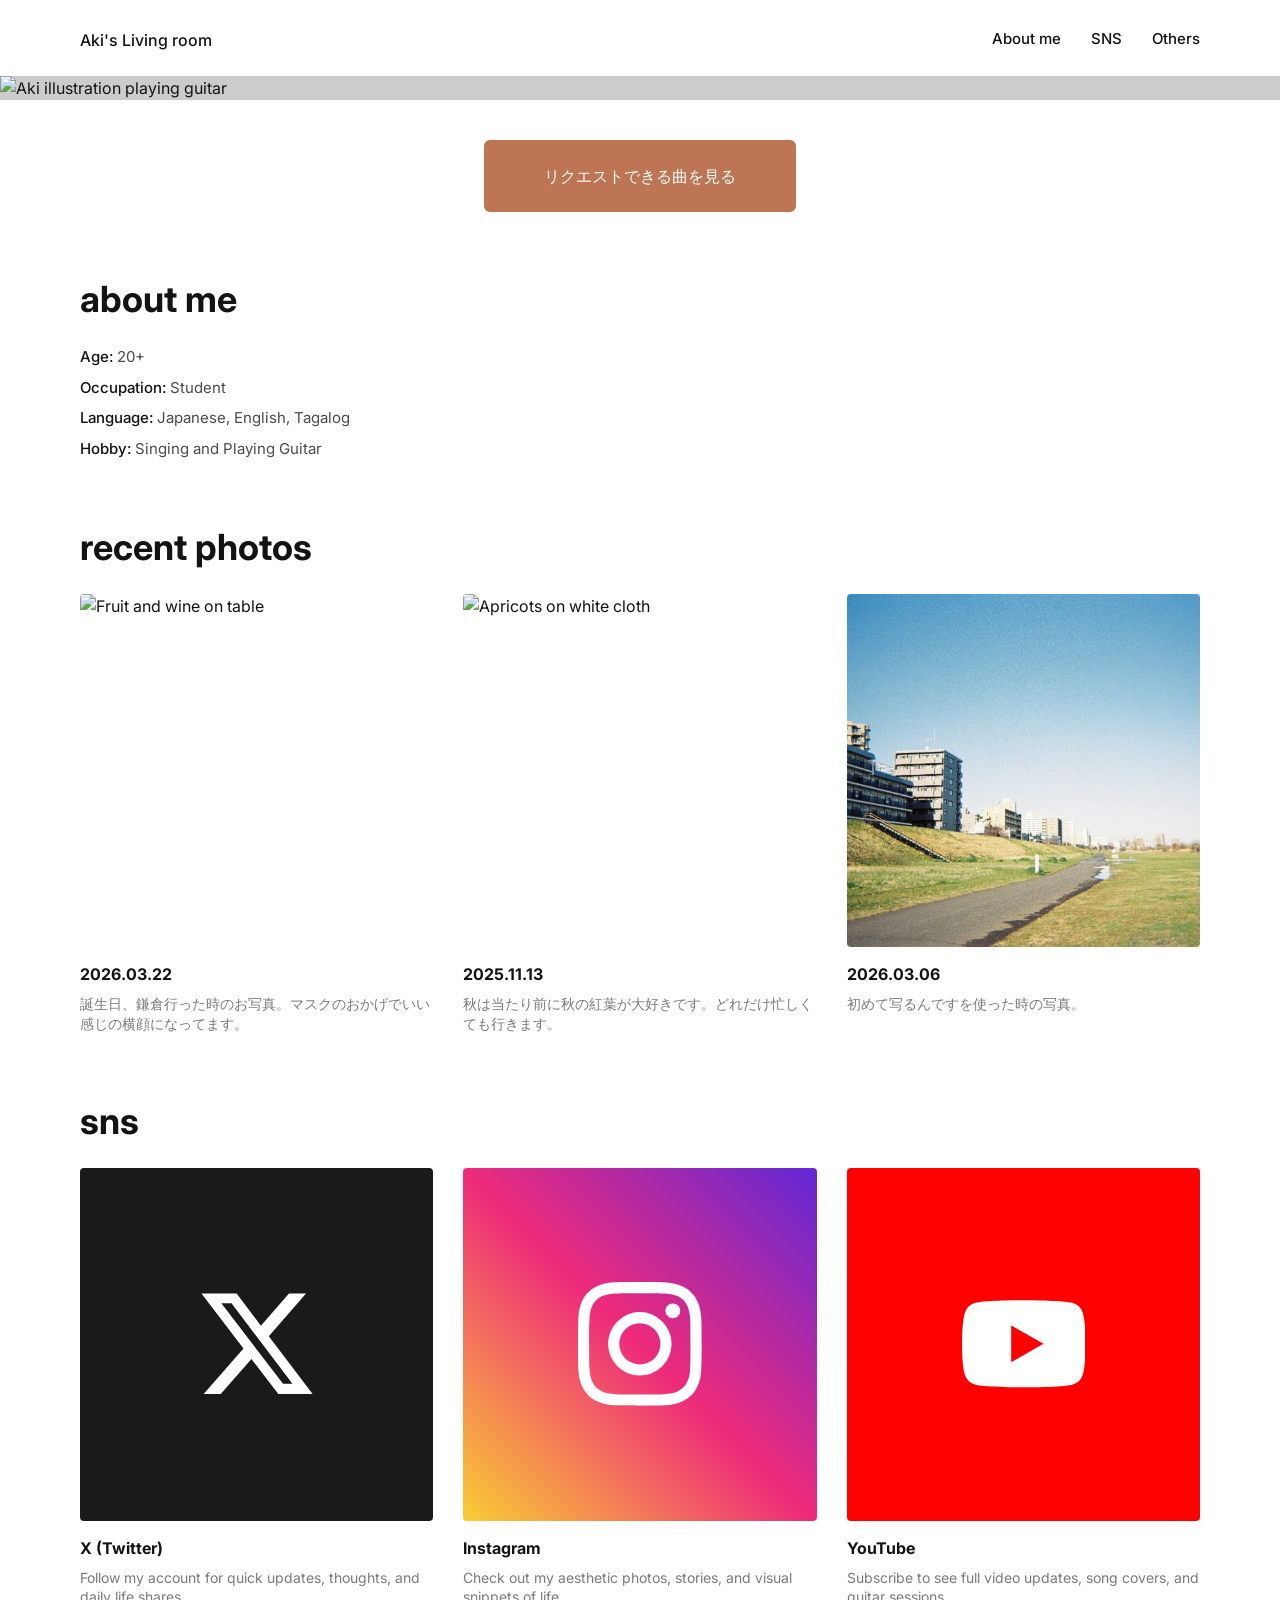
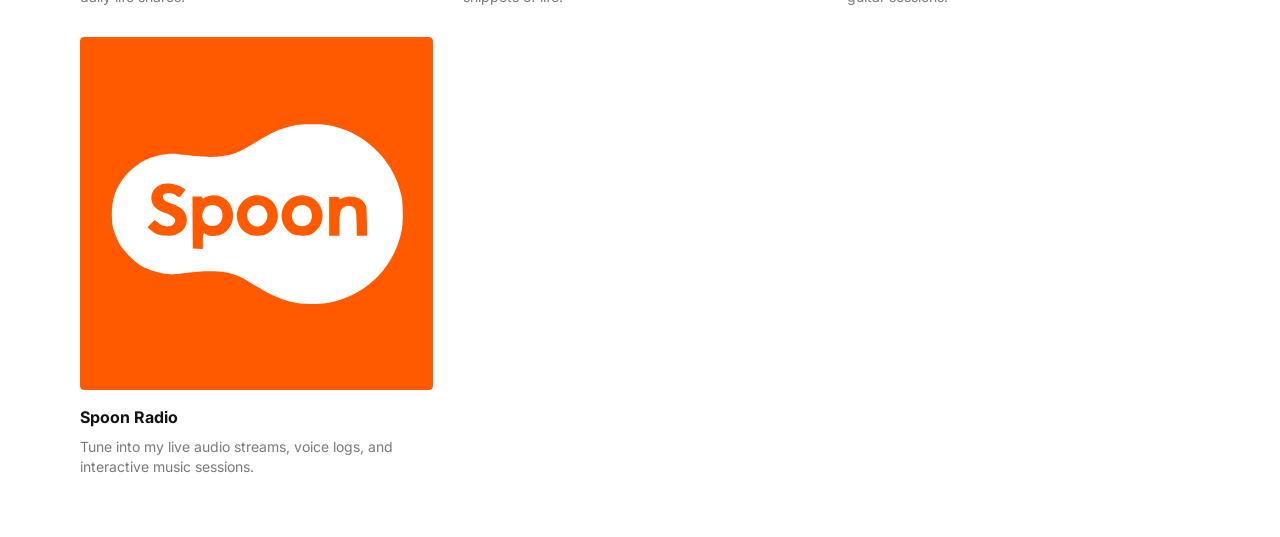
==== index.html @ b04a2c5b "Initial homepage structure" ====
<!DOCTYPE html>
<html lang="en">
<head>
    <meta charset="UTF-8">
    <meta name="viewport" content="width=device-width, initial-scale=1.0">
    <title>Aki's Living room</title>
    <link rel="preconnect" href="https://fonts.googleapis.com">
    <link rel="preconnect" href="https://fonts.gstatic.com" crossorigin>
    <link href="https://fonts.googleapis.com/css2?family=Inter:wght@400;500;700&display=swap" rel="stylesheet">
    <link rel="stylesheet" href="style.css">
</head>
<body>
    <header>
        <nav class="nav-container">
            <h1 class="logo"><a href="index.html">Aki's Living room</a></h1>
            
            <ul class="nav-list">
                <li><a href="#about-me">About me</a></li>
                <li><a href="#sns">SNS</a></li>
                <li><a href="#others">Others</a></li>
            </ul>
        </nav>
    </header>

    <main>
        <section class="banner-container">
            <img src="photos/akiprofile.jpg" alt="Aki illustration playing guitar" class="banner-img">
        </section>

        <section class="cta-container">
            <a href="song.html" class="cta-button">リクエストできる曲を見る</a>
        </section>

        <section id="about-me" class="content-section">
            <h2 class="section-title">about me</h2>
            <div class="about-details">
                <p><strong>Age:</strong> 20+</p>
                <p><strong>Occupation:</strong> Student</p>
                <p><strong>Language:</strong> Japanese, English, Tagalog</p>
                <p><strong>Hobby:</strong> Singing and Playing Guitar</p>
            </div>
        </section>

        <section id="life" class="content-section">
            <h2 class="section-title">recent photos</h2>
            <div class="card-grid">
                <div class="card">
                    <img src="photos/aki-sideprofile.JPG" alt="Fruit and wine on table" class="card-img">
                    <h3 class="card-subheading">2026.03.22</h3>
                    <p class="card-text">誕生日、鎌倉行った時のお写真。マスクのおかげでいい感じの横顔になってます。</p>
                </div>
                <div class="card">
                    <img src="photos/autumn.jpg" alt="Apricots on white cloth" class="card-img">
                    <h3 class="card-subheading">2025.11.13</h3>
                    <p class="card-text">秋は当たり前に秋の紅葉が大好きです。どれだけ忙しくても行きます。</p>
                </div>
                <div class="card">
                    <img src="photos/filmcamera.JPG" alt="Melon and wine glass" class="card-img">
                    <h3 class="card-subheading">2026.03.06</h3>
                    <p class="card-text">初めて写るんですを使った時の写真。</p>
                </div>
            </div>
        </section>

        <section id="sns" class="content-section">
            <h2 class="section-title">sns</h2>
            <div class="card-grid">
                
                <!-- X (Twitter) -->
                <a href="https://x.com" target="_blank" class="card sns-card">
                    <div class="sns-icon-wrapper x-bg">
                        <svg viewBox="0 0 24 24" aria-hidden="true" class="sns-svg">
                            <path d="M18.244 2.25h3.308l-7.227 8.26 8.502 11.24H16.17l-5.214-6.817L4.99 21.75H1.68l7.73-8.835L1.254 2.25H8.08l4.713 6.231zm-1.161 17.52h1.833L7.084 4.126H5.117z"></path>
                        </svg>
                    </div>
                    <h3 class="card-subheading">X (Twitter)</h3>
                    <p class="card-text">Follow my account for quick updates, thoughts, and daily life shares.</p>
                </a>

                <!-- Instagram -->
                <a href="https://www.instagram.com" target="_blank" class="card sns-card">
                    <div class="sns-icon-wrapper instagram-bg">
                        <svg viewBox="0 0 24 24" aria-hidden="true" class="sns-svg">
                            <path d="M12 2.163c3.204 0 3.584.012 4.85.07 3.252.148 4.771 1.691 4.919 4.919.058 1.265.069 1.645.069 4.849 0 3.205-.012 3.584-.069 4.849-.149 3.225-1.664 4.771-4.919 4.919-1.266.058-1.644.07-4.85.07-3.204 0-3.584-.012-4.849-.07-3.26-.149-4.771-1.699-4.919-4.92-.058-1.265-.07-1.644-.07-4.849 0-3.204.013-3.583.07-4.849.149-3.227 1.664-4.771 4.919-4.919 1.266-.057 1.645-.069 4.849-.069zM12 0C8.741 0 8.333.014 7.053.072 2.695.272.273 2.69.073 7.051.014 8.333 0 8.741 0 12c0 3.259.014 3.668.072 4.948.2 4.358 2.618 6.78 6.98 6.98 1.281.058 1.689.072 4.948.072 3.259 0 3.668-.014 4.948-.072 4.354-.2 6.782-2.618 6.979-6.98.059-1.28.073-1.689.073-4.948 0-3.259-.014-3.667-.072-4.947-.196-4.354-2.617-6.78-6.979-6.98C15.668.014 15.259 0 12 0zm0 5.838a6.162 6.162 0 100 12.324 6.162 6.162 0 000-12.324zM12 16a4 4 0 110-8 4 4 0 010 8zm6.406-11.845a1.44 1.44 0 100 2.881 1.44 1.44 0 000-2.881z"></path>
                        </svg>
                    </div>
                    <h3 class="card-subheading">Instagram</h3>
                    <p class="card-text">Check out my aesthetic photos, stories, and visual snippets of life.</p>
                </a>

                <!-- YouTube -->
                <a href="https://www.youtube.com" target="_blank" class="card sns-card">
                    <div class="sns-icon-wrapper youtube-bg">
                        <svg viewBox="0 0 24 24" aria-hidden="true" class="sns-svg">
                            <path d="M23.498 6.186a3.016 3.016 0 00-2.122-2.136C19.505 3.545 12 3.545 12 3.545s-7.505 0-9.377.505A3.017 3.017 0 00.502 6.186C0 8.07 0 12 0 12s0 3.93.502 5.814a3.016 3.016 0 002.122 2.136c1.871.505 9.376.505 9.376.505s7.505 0 9.377-.505a3.015 3.015 0 002.122-2.136C24 15.93 24 12 24 12s0-3.93-.502-5.814zM9.545 15.568V8.432L15.818 12l-6.273 3.568z"></path>
                        </svg>
                    </div>
                    <h3 class="card-subheading">YouTube</h3>
                    <p class="card-text">Subscribe to see full video updates, song covers, and guitar sessions.</p>
                </a>

                <!-- Spoon Radio (Fixed & Formatted) -->
                <a href="https://www.spooncast.net" target="_blank" class="card sns-card">
                    <div class="sns-icon-wrapper spoon-container">
                        <svg version="1.0" xmlns="http://www.w3.org/2000/svg" 
                            viewBox="0 0 512 512" preserveAspectRatio="xMidYMid meet" 
                            class="sns-svg spoon-raw-svg">
                            <!-- Group base fill remains white for the blob -->
                            <!-- LLM used here-->
                            <g transform="translate(0.000000,512.000000) scale(0.100000,-0.100000)" fill="#ffffff" stroke="none">
                                <!-- Paths for the Spoon Radio logo -->
                                <path class="spoon-bg-path" d="M0 2560 l0 -2560 2560 0 2560 0 0 2560 0 2560 -2560 0 -2560 0 0 -2560z m3660 1271 c248 -63 439 -165 611 -329 196 -186 318 -399 384 -672 26 -104 31 -365 11 -485 -89 -522 -468 -928 -991 -1061 -137 -35 -385 -44 -531 -20 -202 35 -373 107 -633 271 -214 134 -307 168 -504 186 -132 12 -288 5 -480 -22 -75 -10 -164 -19 -196 -19 -139 0 -325 53 -458 131 -82 48 -240 208 -293 297 -24 41 -59 119 -78 175 -31 91 -36 116 -40 233 -9 255 63 453 226 626 159 168 331 254 559 280 90 11 121 9 270 -10 231 -30 358 -36 493 -23 205 19 279 48 534 205 192 118 272 158 399 201 163 55 237 64 447 61 147 -3 202 -8 270 -25z"/>
                                <path class="spoon-text-path" d="M1193 2989 c-116 -35 -181 -141 -153 -251 20 -76 72 -121 201 -170 84 -32 139 -72 139 -103 0 -38 -29 -72 -70 -83 -22 -5 -48 -8 -58 -7 -9 2 -29 6 -44 9 -14 3 -48 24 -76 45 l-49 39 -52 -52 -53 -53 42 -36 c71 -61 124 -81 224 -85 101 -5 141 4 209 48 109 69 129 229 39 323 -31 33 -112 76 -189 101 -70 23 -103 50 -103 86 0 33 15 48 58 56 44 9 94 -3 136 -31 20 -14 40 -25 44 -25 4 0 26 24 50 54 l42 55 -30 21 c-80 57 -225 85 -307 59z"/>
                                <path class="spoon-text-path" d="M1867 2816 c-27 -7 -53 -18 -60 -25 -16 -16 -37 -14 -37 4 0 12 -14 15 -70 15 l-70 0 2 -377 3 -378 73 -3 72 -3 1 101 c1 55 3 105 4 110 1 6 3 12 4 15 0 3 20 -4 43 -16 29 -15 61 -22 103 -22 233 -2 365 268 230 471 -60 91 -190 138 -298 108z m100 -141 c66 -20 97 -64 97 -139 1 -95 -55 -156 -144 -156 -117 0 -183 116 -129 227 22 45 43 61 94 74 17 4 30 7 31 8 0 1 23 -6 51 -14z"/>
                                <path class="spoon-text-path" d="M2501 2820 c-97 -21 -188 -107 -218 -209 -32 -111 11 -243 101 -312 60 -45 104 -59 192 -59 134 0 236 76 279 208 30 90 5 203 -60 280 -59 71 -193 112 -294 92z m141 -152 c28 -14 65 -70 72 -108 14 -83 -40 -169 -116 -184 -108 -22 -200 87 -169 201 24 87 131 133 213 91z"/>
                                <path class="spoon-text-path" d="M3143 2815 c-104 -28 -175 -95 -209 -197 -49 -148 44 -327 192 -368 57 -16 180 -9 225 13 48 24 117 94 135 137 46 107 38 208 -22 297 -42 62 -95 98 -171 118 -68 18 -82 18 -150 0z m150 -152 c43 -22 67 -69 67 -134 0 -94 -57 -154 -146 -153 -135 2 -194 178 -92 272 47 43 107 48 171 15z"/>
                                <path class="spoon-text-path" d="M3807 2786 c-44 -22 -47 -22 -47 -5 0 17 -8 19 -75 19 l-75 0 0 -280 0 -280 75 0 75 0 0 153 c0 83 5 169 10 189 28 100 166 129 215 45 16 -27 20 -57 23 -209 l4 -178 75 0 74 0 -3 208 c-3 199 -4 209 -27 247 -14 22 -33 48 -43 58 -61 60 -198 76 -281 33z"/>
                            </g>
                        </svg>
                    </div>
                    <h3 class="card-subheading">Spoon Radio</h3>
                    <p class="card-text">Tune into my live audio streams, voice logs, and interactive music sessions.</p>
                </a>
            </div>
        </section>


    </main>
</body>
</html>
---- style.css ----
* {
    box-sizing: border-box;
    margin: 0;
    padding: 0;
}

body {
    background-color: #ffffff; 
    font-family: 'Inter', -apple-system, BlinkMacSystemFont, "Segoe UI", Roboto, sans-serif;
    color: #131313;
    line-height: 1.5;
}

a {
    text-decoration: none;
    color: inherit;
}

/* --- Header / Navigation --- */
.nav-container {
    display: flex;
    justify-content: space-between;
    align-items: center;
    padding: 20px 40px;
    max-width: 1200px;
    margin: 0 auto;
}

.logo a {
    font-size: 16px;
    font-weight: 500;
}

.nav-list {
    display: flex;
    list-style: none;
    gap: 30px;
}

.nav-list a {
    font-size: 15px;
    font-weight: 500;
}


/* --- Hero Banner Section --- */
.banner-container {
    width: 100%;
    background-color: #cccccc; /* Fallback frame color */
    display: flex;
    justify-content: center;
    overflow: hidden;
}

.banner-img {
    width: 100%;
    max-height: 500px;
    object-fit: cover;
    display: block;
}

/* --- CTA Button Layout --- */
.cta-container {
    display: flex;
    justify-content: center;
    margin: 40px 0 60px 0;
}

.cta-button {
    background-color: #be7554; 
    color: #ffffff;
    padding: 24px 60px;
    border-radius: 6px;
    font-size: 16px;
    font-weight: 400;
    text-align: center;
    min-width: 280px;
    transition: background-color 0.2s ease;
}

.cta-button:hover {
    background-color: #a86343;
}

/* --- Content Typography & Layout --- */
.content-section {
    max-width: 1200px;
    margin: 0 auto 60px auto;
    padding: 0 40px;
}

.section-title {
    font-size: 36px;
    font-weight: 700;
    margin-bottom: 20px;
    text-transform: lowercase; 
}

.about-details p {
    font-size: 15px;
    color: #4a4a4a;
    margin-bottom: 8px;
}

.about-details strong {
    color: #131313;
    font-weight: 500;
}

/* --- Card Grid Component (Life & SNS) --- */
.card-grid {
    display: grid;
    grid-template-columns: repeat(3, 1fr);
    gap: 30px;
}

.card {
    display: flex;
    flex-direction: column;
}

.card-img {
    width: 100%;
    aspect-ratio: 1 / 1; /* Standard square aspect ratio matching the mockup images */
    object-fit: cover;
    border-radius: 4px;
    margin-bottom: 15px;
}

.card-subheading {
    font-size: 16px;
    font-weight: 700;
    margin-bottom: 8px;
    color: #131313;
}

.card-text {
    font-size: 14px;
    color: #7a7a7a;
    line-height: 1.4;
}

/* --- Responsive Adjustments --- */
@media (max-width: 768px) {
    .nav-list {
        display: none; /* Hide top list links on mobile mockups */
    }
    
    .card-grid {
        grid-template-columns: 1fr; /* Stacks column cards layout on smaller viewports */
        gap: 40px;
    }
}

/* --- SNS Card Adjustments --- */
.sns-card {
    cursor: pointer;
    transition: transform 0.2s ease;
}

/* Slight lift animation on hovering anywhere on the card */
.sns-card:hover {
    transform: translateY(-4px);
}

/* Icon Wrapper: Inherits the aspect-ratio (1/1 square) from .card-img */
.sns-icon-wrapper {
    width: 100%;
    aspect-ratio: 1 / 1;
    border-radius: 4px;
    margin-bottom: 15px;
    display: flex;
    justify-content: center;
    align-items: center;
}

/* SVG sizing control inside the wrapper */
.sns-svg {
    width: 35%;
    height: 35%;
}

/* --- Social Media Brand Colors --- */
.x-bg {
    background-color: #1a1a1a; /* Sleek black */
    fill: #ffffff;
}

.instagram-bg {
    /* Soft pastel gradient matching the clean aesthetic */
    background: linear-gradient(45deg, #f9ce34, #ee2a7b, #6228d7);
    fill: #ffffff;
}

.youtube-bg {
    background-color: #ff0000; /* YouTube Red */
    fill: #ffffff;
}


/* Container override since the SVG path provides its own background box */
.spoon-container {
    width: 100%;
    aspect-ratio: 1 / 1;
    border-radius: 4px;
    margin-bottom: 15px;
    display: flex;
    justify-content: center;
    align-items: center;
    background-color: transparent; /* Box background color handled inside SVG */
    overflow: hidden;
}

/* Force your custom 512x512 icon file to fit the layout grid cleanly */
.spoon-raw-svg {
    width: 100%;
    height: 100%;
    border-radius: 4px;
}

/* Dynamically color the base background path of your file to the proper orange */
.spoon-bg-path {
    fill: #ff5a00;
}
/* Color the custom text letters orange so they stand out against the white blob */
.spoon-text-path {
    fill: #ff5a00;
}
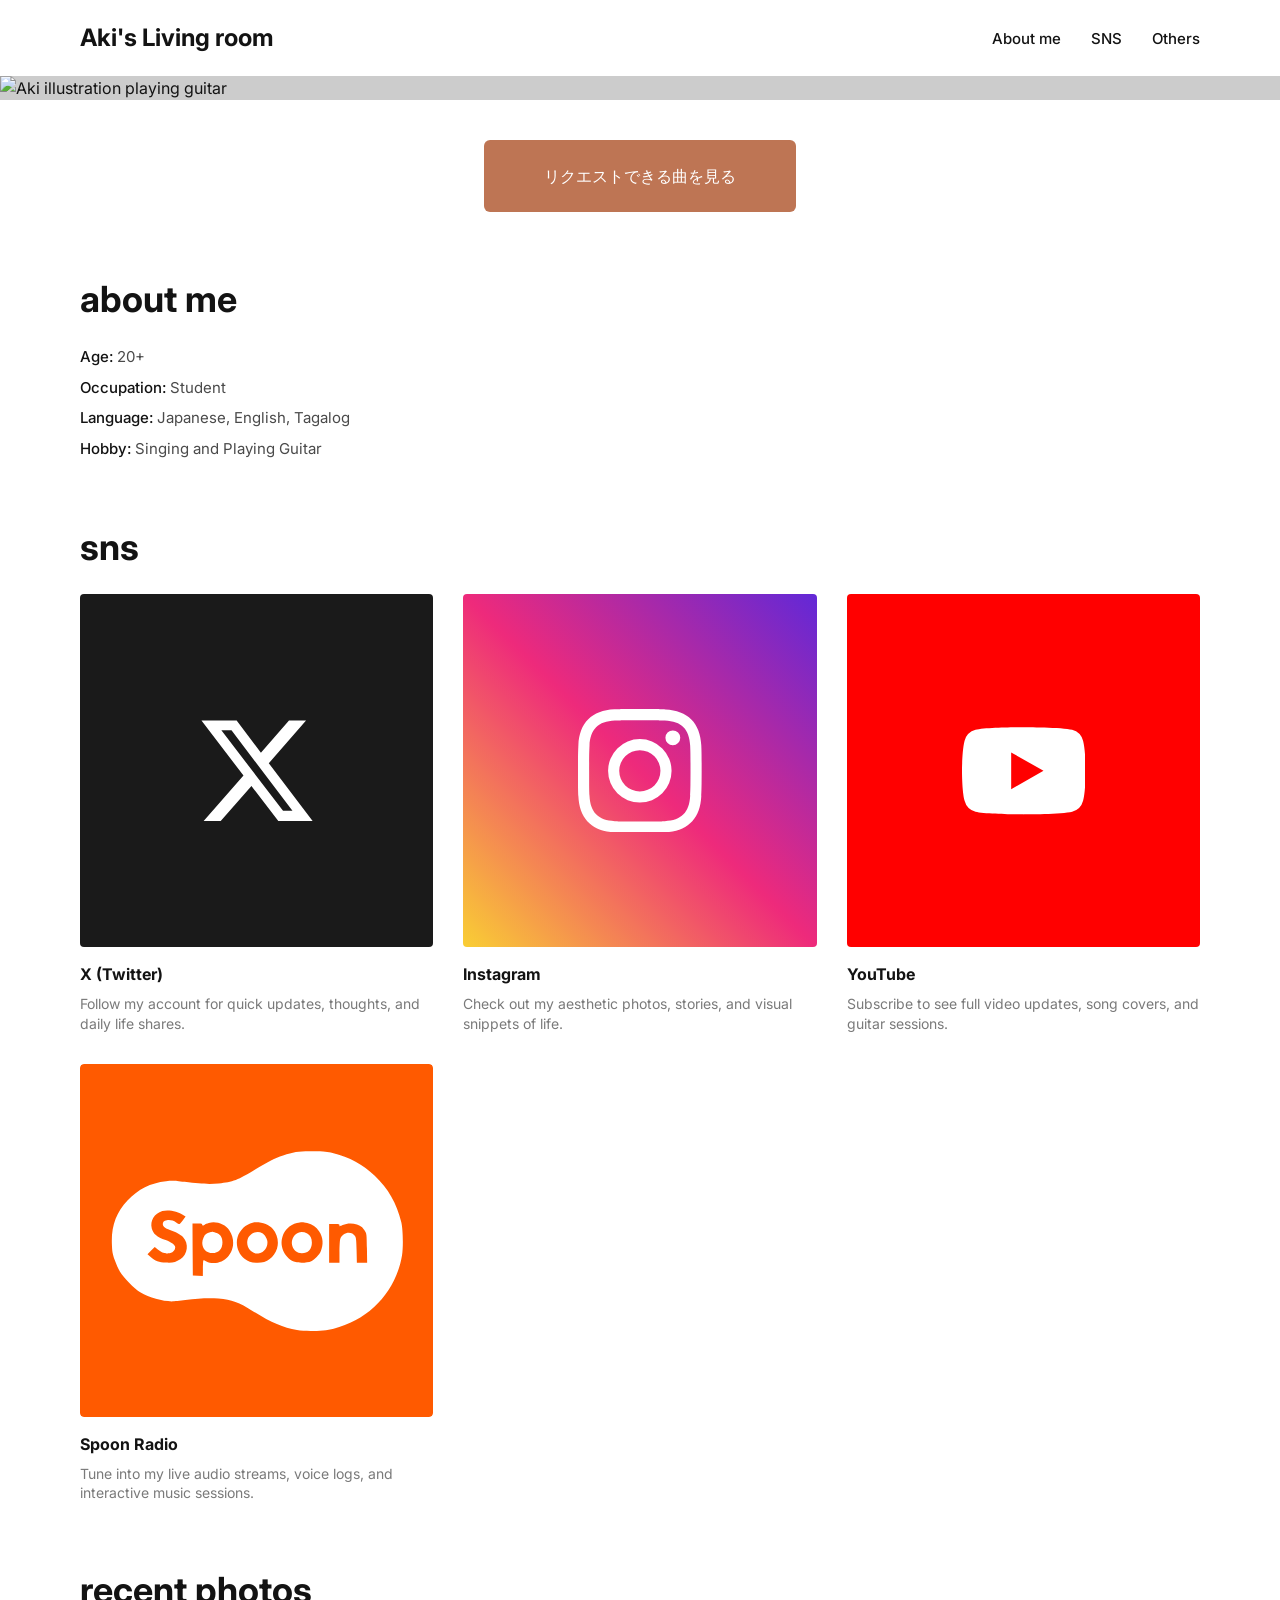
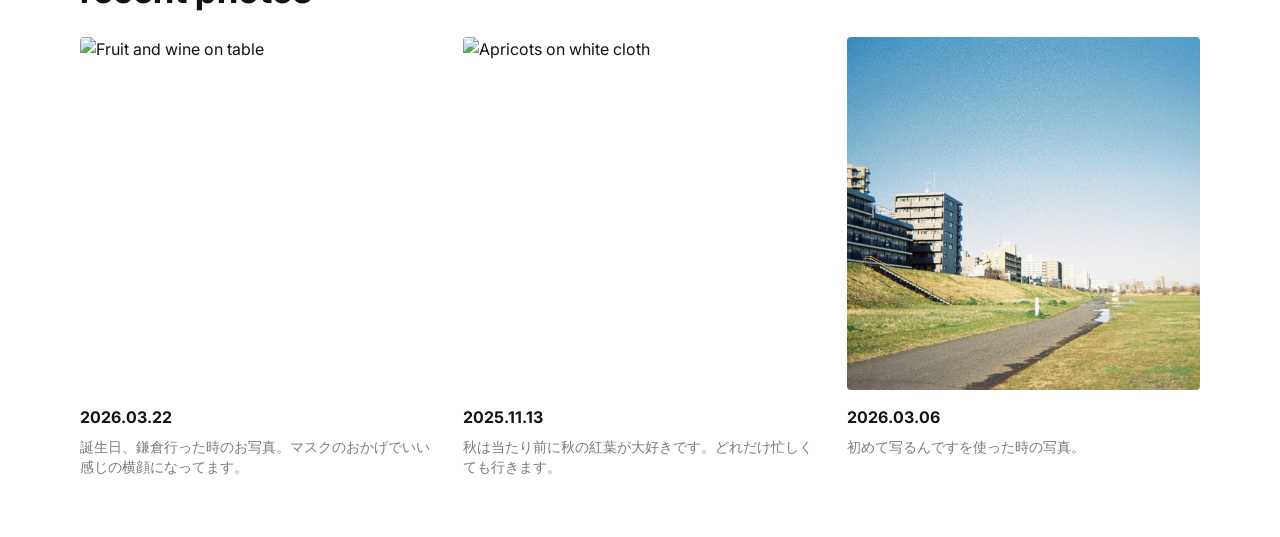
==== commit b59bd2c9: "songs page added" ====
--- a/index.html
+++ b/index.html
@@ -12,7 +12,7 @@
 <body>
     <header>
         <nav class="nav-container">
-            <h1 class="logo"><a href="index.html">Aki's Living room</a></h1>
+            <h1 ><a class="logo" href="index.html">Aki's Living room</a></h1>
             
             <ul class="nav-list">
                 <li><a href="#about-me">About me</a></li>
@@ -41,33 +41,12 @@
             </div>
         </section>
 
-        <section id="life" class="content-section">
-            <h2 class="section-title">recent photos</h2>
-            <div class="card-grid">
-                <div class="card">
-                    <img src="photos/aki-sideprofile.JPG" alt="Fruit and wine on table" class="card-img">
-                    <h3 class="card-subheading">2026.03.22</h3>
-                    <p class="card-text">誕生日、鎌倉行った時のお写真。マスクのおかげでいい感じの横顔になってます。</p>
-                </div>
-                <div class="card">
-                    <img src="photos/autumn.jpg" alt="Apricots on white cloth" class="card-img">
-                    <h3 class="card-subheading">2025.11.13</h3>
-                    <p class="card-text">秋は当たり前に秋の紅葉が大好きです。どれだけ忙しくても行きます。</p>
-                </div>
-                <div class="card">
-                    <img src="photos/filmcamera.JPG" alt="Melon and wine glass" class="card-img">
-                    <h3 class="card-subheading">2026.03.06</h3>
-                    <p class="card-text">初めて写るんですを使った時の写真。</p>
-                </div>
-            </div>
-        </section>
-
         <section id="sns" class="content-section">
             <h2 class="section-title">sns</h2>
             <div class="card-grid">
                 
                 <!-- X (Twitter) -->
-                <a href="https://x.com" target="_blank" class="card sns-card">
+                <a href="https://x.com" target="_blank" class="card sns-card" rel="noopener noreferrer">
                     <div class="sns-icon-wrapper x-bg">
                         <svg viewBox="0 0 24 24" aria-hidden="true" class="sns-svg">
                             <path d="M18.244 2.25h3.308l-7.227 8.26 8.502 11.24H16.17l-5.214-6.817L4.99 21.75H1.68l7.73-8.835L1.254 2.25H8.08l4.713 6.231zm-1.161 17.52h1.833L7.084 4.126H5.117z"></path>
@@ -78,7 +57,7 @@
                 </a>
 
                 <!-- Instagram -->
-                <a href="https://www.instagram.com" target="_blank" class="card sns-card">
+                <a href="https://www.instagram.com" target="_blank" class="card sns-card" rel="noopener noreferrer">
                     <div class="sns-icon-wrapper instagram-bg">
                         <svg viewBox="0 0 24 24" aria-hidden="true" class="sns-svg">
                             <path d="M12 2.163c3.204 0 3.584.012 4.85.07 3.252.148 4.771 1.691 4.919 4.919.058 1.265.069 1.645.069 4.849 0 3.205-.012 3.584-.069 4.849-.149 3.225-1.664 4.771-4.919 4.919-1.266.058-1.644.07-4.85.07-3.204 0-3.584-.012-4.849-.07-3.26-.149-4.771-1.699-4.919-4.92-.058-1.265-.07-1.644-.07-4.849 0-3.204.013-3.583.07-4.849.149-3.227 1.664-4.771 4.919-4.919 1.266-.057 1.645-.069 4.849-.069zM12 0C8.741 0 8.333.014 7.053.072 2.695.272.273 2.69.073 7.051.014 8.333 0 8.741 0 12c0 3.259.014 3.668.072 4.948.2 4.358 2.618 6.78 6.98 6.98 1.281.058 1.689.072 4.948.072 3.259 0 3.668-.014 4.948-.072 4.354-.2 6.782-2.618 6.979-6.98.059-1.28.073-1.689.073-4.948 0-3.259-.014-3.667-.072-4.947-.196-4.354-2.617-6.78-6.979-6.98C15.668.014 15.259 0 12 0zm0 5.838a6.162 6.162 0 100 12.324 6.162 6.162 0 000-12.324zM12 16a4 4 0 110-8 4 4 0 010 8zm6.406-11.845a1.44 1.44 0 100 2.881 1.44 1.44 0 000-2.881z"></path>
@@ -89,7 +68,7 @@
                 </a>
 
                 <!-- YouTube -->
-                <a href="https://www.youtube.com" target="_blank" class="card sns-card">
+                <a href="https://www.youtube.com" target="_blank" class="card sns-card" rel="noopener noreferrer">
                     <div class="sns-icon-wrapper youtube-bg">
                         <svg viewBox="0 0 24 24" aria-hidden="true" class="sns-svg">
                             <path d="M23.498 6.186a3.016 3.016 0 00-2.122-2.136C19.505 3.545 12 3.545 12 3.545s-7.505 0-9.377.505A3.017 3.017 0 00.502 6.186C0 8.07 0 12 0 12s0 3.93.502 5.814a3.016 3.016 0 002.122 2.136c1.871.505 9.376.505 9.376.505s7.505 0 9.377-.505a3.015 3.015 0 002.122-2.136C24 15.93 24 12 24 12s0-3.93-.502-5.814zM9.545 15.568V8.432L15.818 12l-6.273 3.568z"></path>
@@ -124,6 +103,26 @@
             </div>
         </section>
 
+        <section id="life" class="content-section">
+            <h2 class="section-title">recent photos</h2>
+            <div class="card-grid">
+                <div class="card">
+                    <img src="photos/aki-sideprofile.JPG" alt="Fruit and wine on table" class="card-img">
+                    <h3 class="card-subheading">2026.03.22</h3>
+                    <p class="card-text">誕生日、鎌倉行った時のお写真。マスクのおかげでいい感じの横顔になってます。</p>
+                </div>
+                <div class="card">
+                    <img src="photos/autumn.jpg" alt="Apricots on white cloth" class="card-img">
+                    <h3 class="card-subheading">2025.11.13</h3>
+                    <p class="card-text">秋は当たり前に秋の紅葉が大好きです。どれだけ忙しくても行きます。</p>
+                </div>
+                <div class="card">
+                    <img src="photos/filmcamera.JPG" alt="Melon and wine glass" class="card-img">
+                    <h3 class="card-subheading">2026.03.06</h3>
+                    <p class="card-text">初めて写るんですを使った時の写真。</p>
+                </div>
+            </div>
+        </section>
 
     </main>
 </body>
--- a/style.css
+++ b/style.css
@@ -4,10 +4,16 @@
     padding: 0;
 }
 
+:root {
+    --text: #131313;
+    --secondary: #7a7a7a;
+    --accent: #be7554;
+}
+
 body {
     background-color: #ffffff; 
     font-family: 'Inter', -apple-system, BlinkMacSystemFont, "Segoe UI", Roboto, sans-serif;
-    color: #131313;
+    color: var(--text);
     line-height: 1.5;
 }
 
@@ -67,7 +73,7 @@
 }
 
 .cta-button {
-    background-color: #be7554; 
+    background-color: var(--accent);
     color: #ffffff;
     padding: 24px 60px;
     border-radius: 6px;
@@ -103,7 +109,7 @@
 }
 
 .about-details strong {
-    color: #131313;
+    color: var(--text);
     font-weight: 500;
 }
 
@@ -131,12 +137,12 @@
     font-size: 16px;
     font-weight: 700;
     margin-bottom: 8px;
-    color: #131313;
+    color: var(--text);
 }
 
 .card-text {
     font-size: 14px;
-    color: #7a7a7a;
+    color: var(--secondary);
     line-height: 1.4;
 }
 
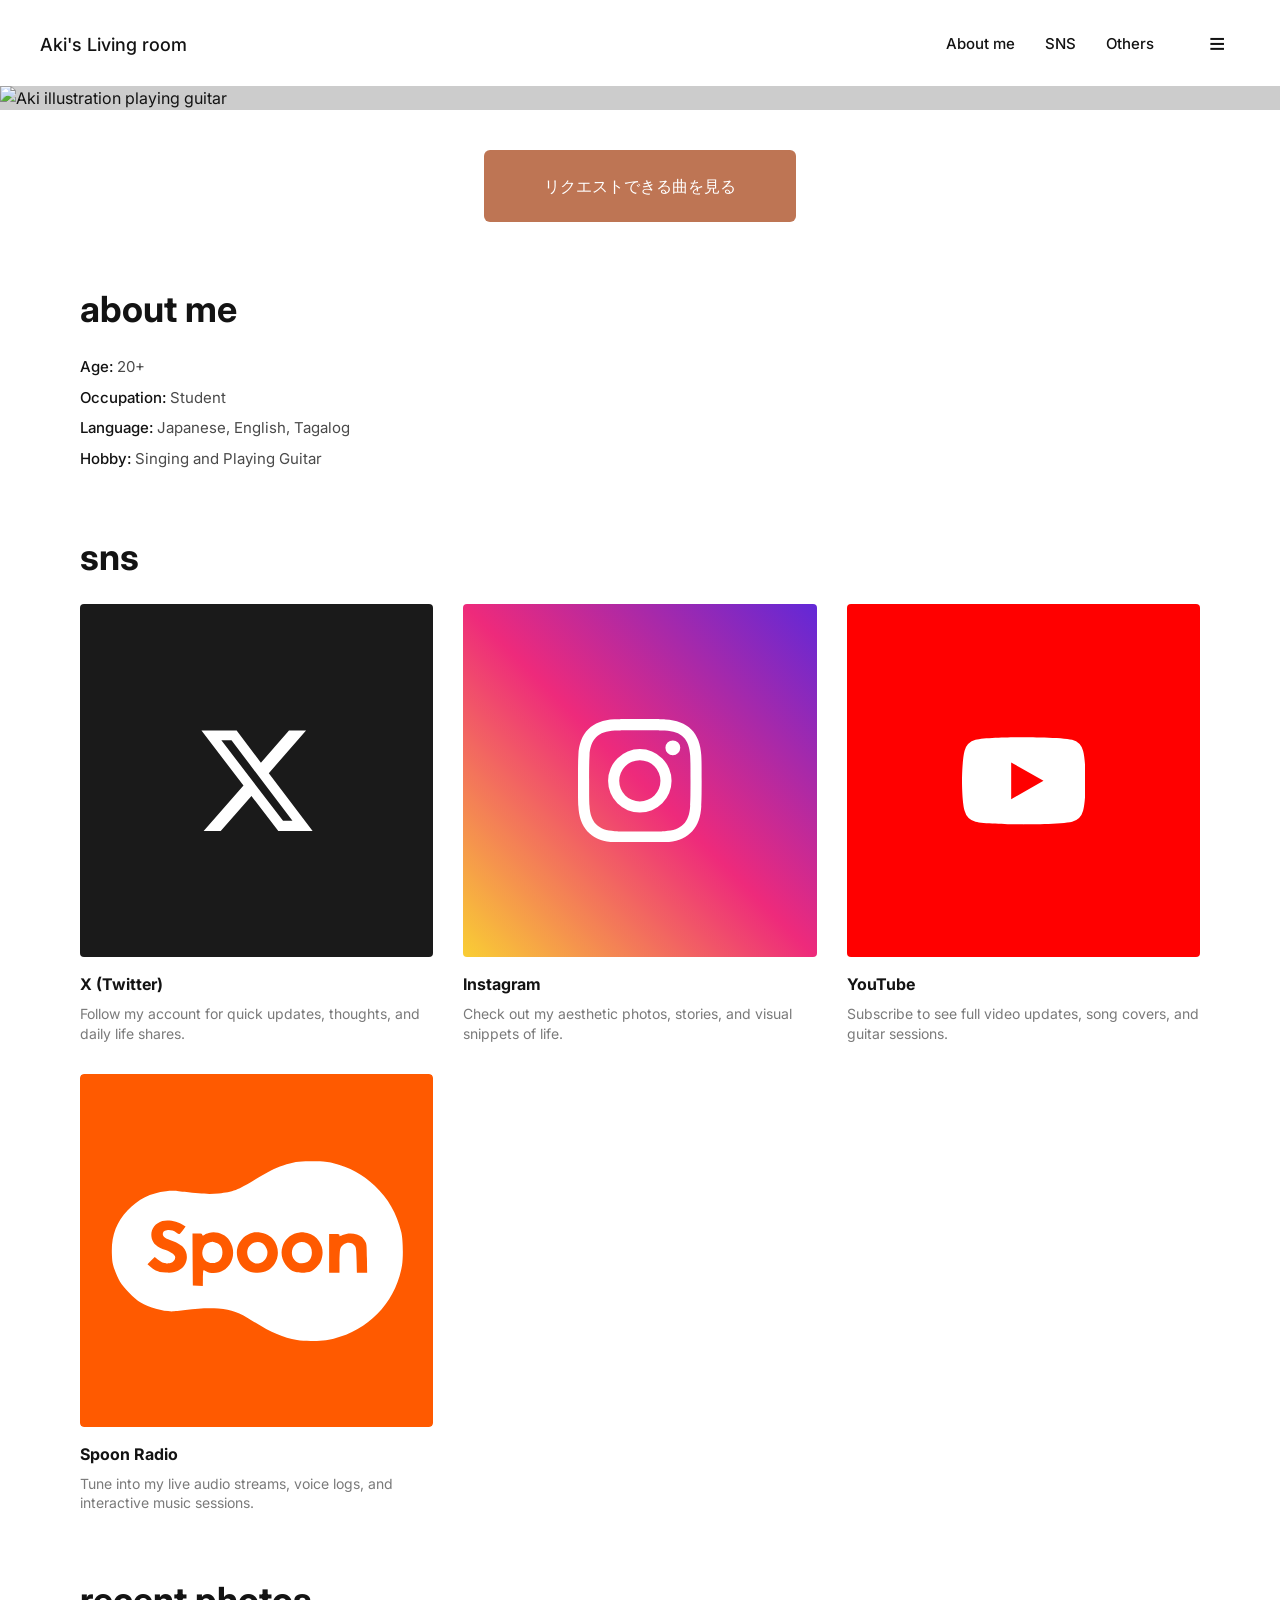
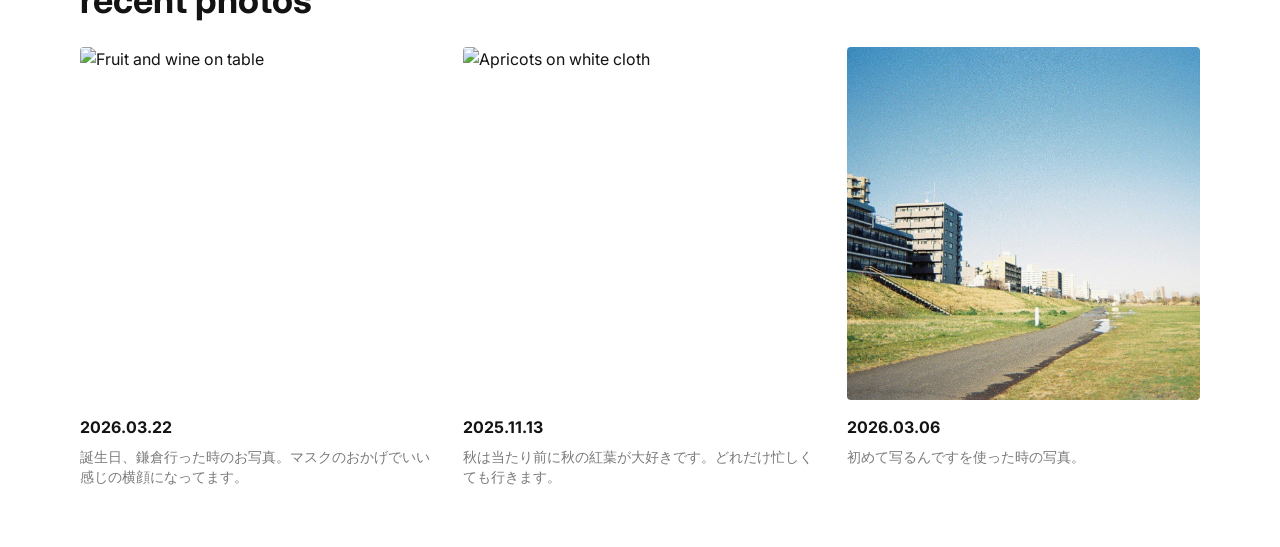
==== commit e22ad658: "songs page added" ====
--- a/index.html
+++ b/index.html
@@ -13,12 +13,14 @@
     <header>
         <nav class="nav-container">
             <h1 ><a class="logo" href="index.html">Aki's Living room</a></h1>
-            
-            <ul class="nav-list">
-                <li><a href="#about-me">About me</a></li>
-                <li><a href="#sns">SNS</a></li>
-                <li><a href="#others">Others</a></li>
-            </ul>
+            <div class ="nav-right">
+                <ul class="nav-list">
+                    <li><a href="#about-me">About me</a></li>
+                    <li><a href="#sns">SNS</a></li>
+                    <li><a href="#others">Others</a></li>
+                </ul>
+                <a href="#" class="nav-btn">≡</a>
+            </div>
         </nav>
     </header>
 
--- a/style.css
+++ b/style.css
@@ -28,12 +28,13 @@
     justify-content: space-between;
     align-items: center;
     padding: 20px 40px;
-    max-width: 1200px;
+    height: 88;
+    max-width: 1300px;
     margin: 0 auto;
 }
 
-.logo a {
-    font-size: 16px;
+.logo{
+    font-size: 18px;
     font-weight: 500;
 }
 
@@ -43,9 +44,31 @@
     gap: 30px;
 }
 
+.nav-right {
+    display: flex;
+    align-items: center;
+    gap: 40px;
+}
+
 .nav-list a {
     font-size: 15px;
     font-weight: 500;
+}
+
+.nav-btn {
+    color: #131313;
+    padding: 2px 15px;
+    border-radius: 8px;
+    text-decoration: none;
+    font-size: 28px;
+    font-weight: 500;
+    backdrop-filter: blur(4px);
+    transition: all 0.2s ease;
+}
+
+.nav-btn:hover {
+    background-color: rgba(255, 255, 255, 0.2);
+    color: #d7d7d7;
 }
 
 
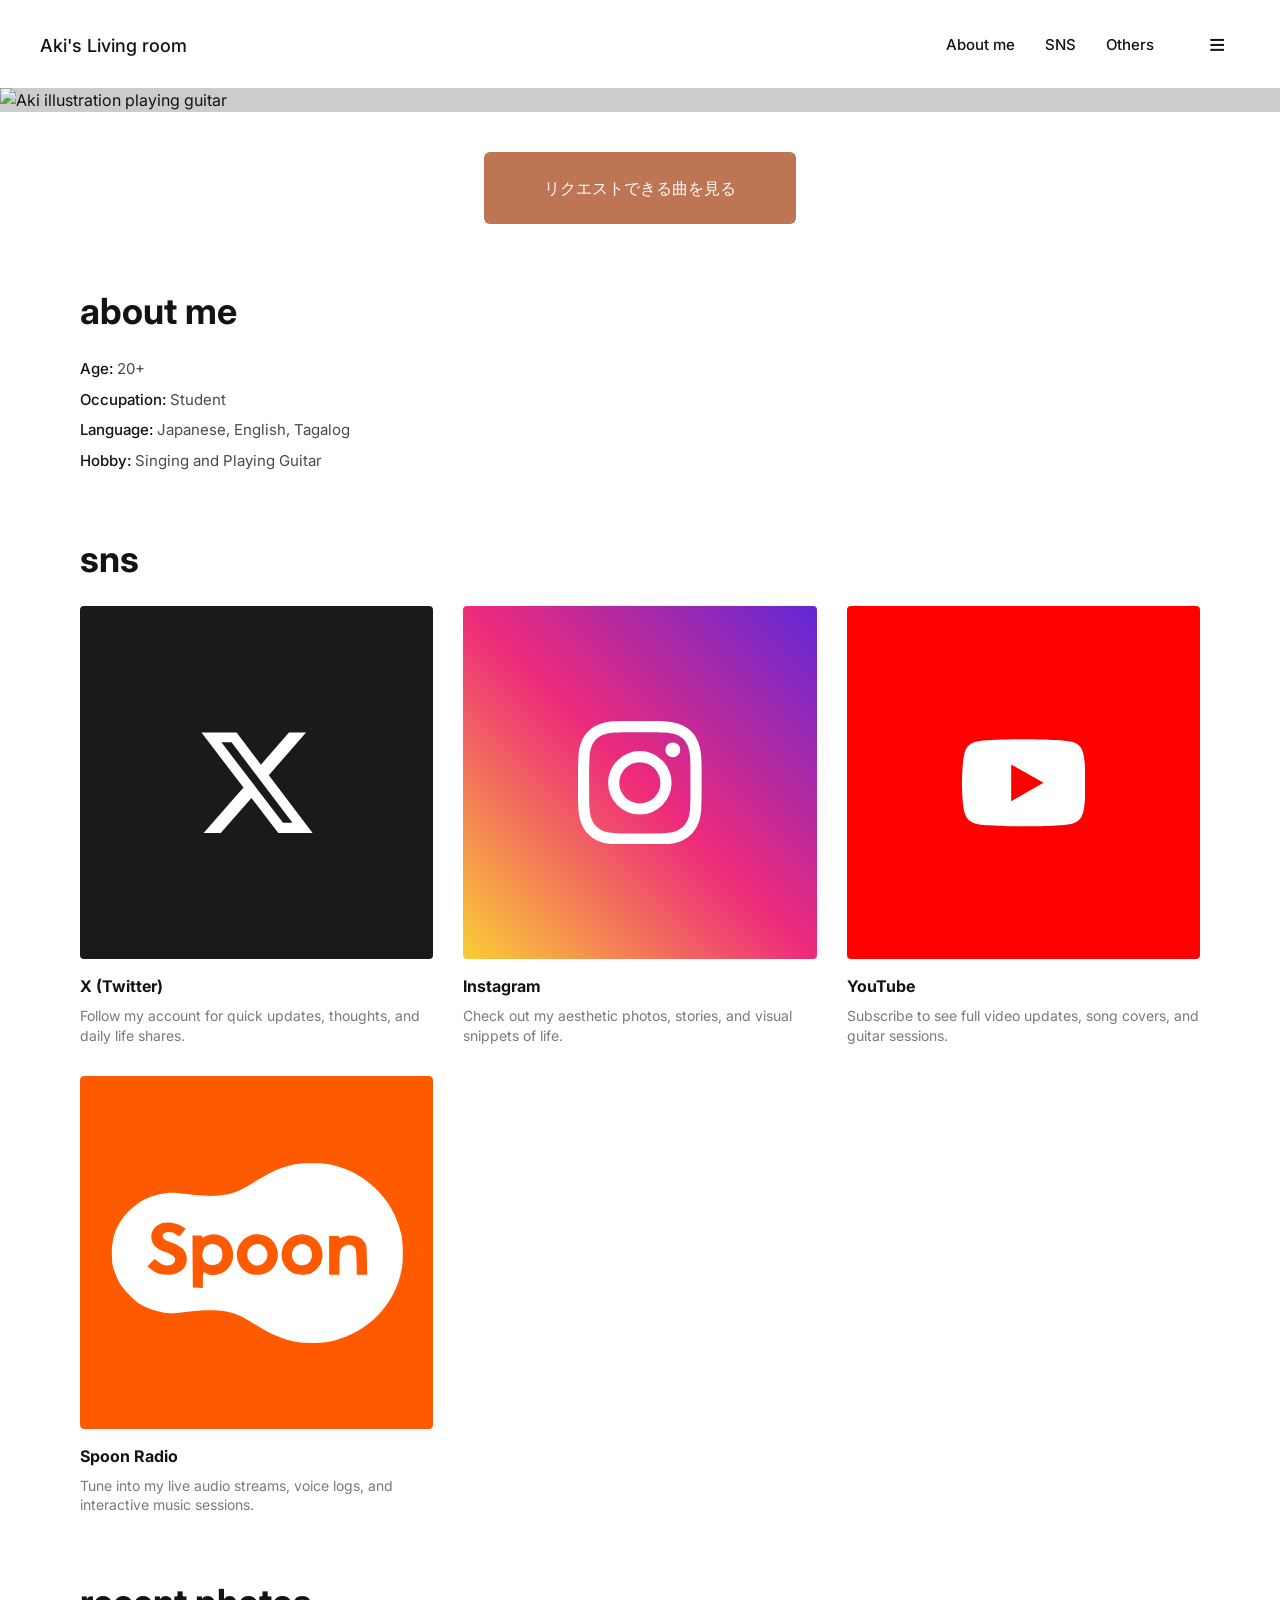
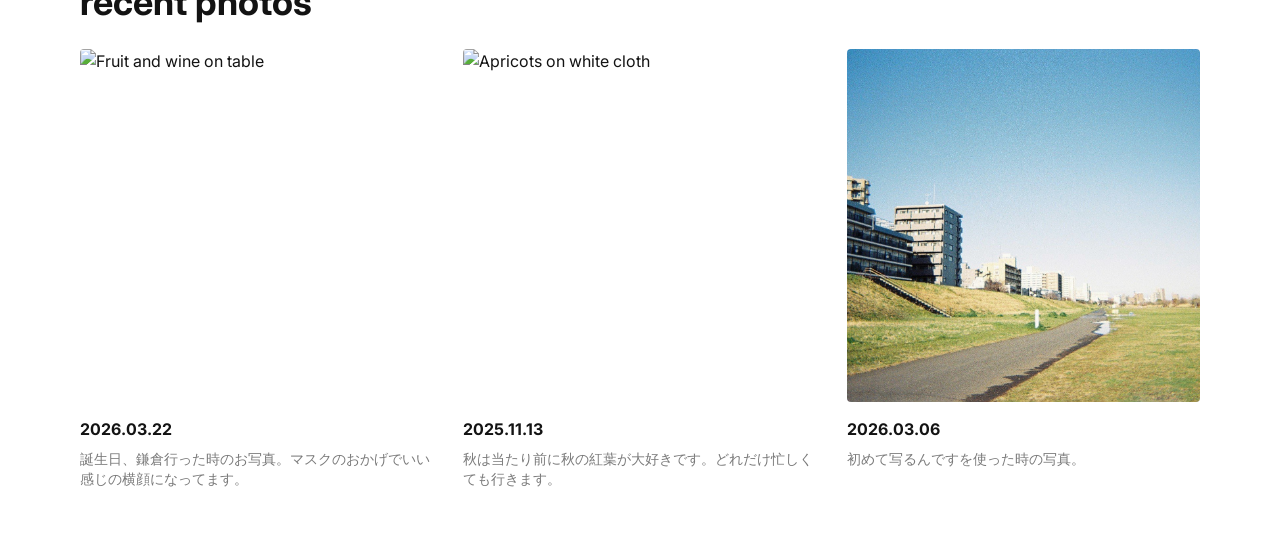
==== commit 80db09d7: "Minor fixes to nav" ====
--- a/index.html
+++ b/index.html
@@ -30,7 +30,7 @@
         </section>
 
         <section class="cta-container">
-            <a href="song.html" class="cta-button">リクエストできる曲を見る</a>
+            <a href="songs.html" class="cta-button">リクエストできる曲を見る</a>
         </section>
 
         <section id="about-me" class="content-section">
--- a/style.css
+++ b/style.css
@@ -28,7 +28,7 @@
     justify-content: space-between;
     align-items: center;
     padding: 20px 40px;
-    height: 88;
+    height: 88px;
     max-width: 1300px;
     margin: 0 auto;
 }
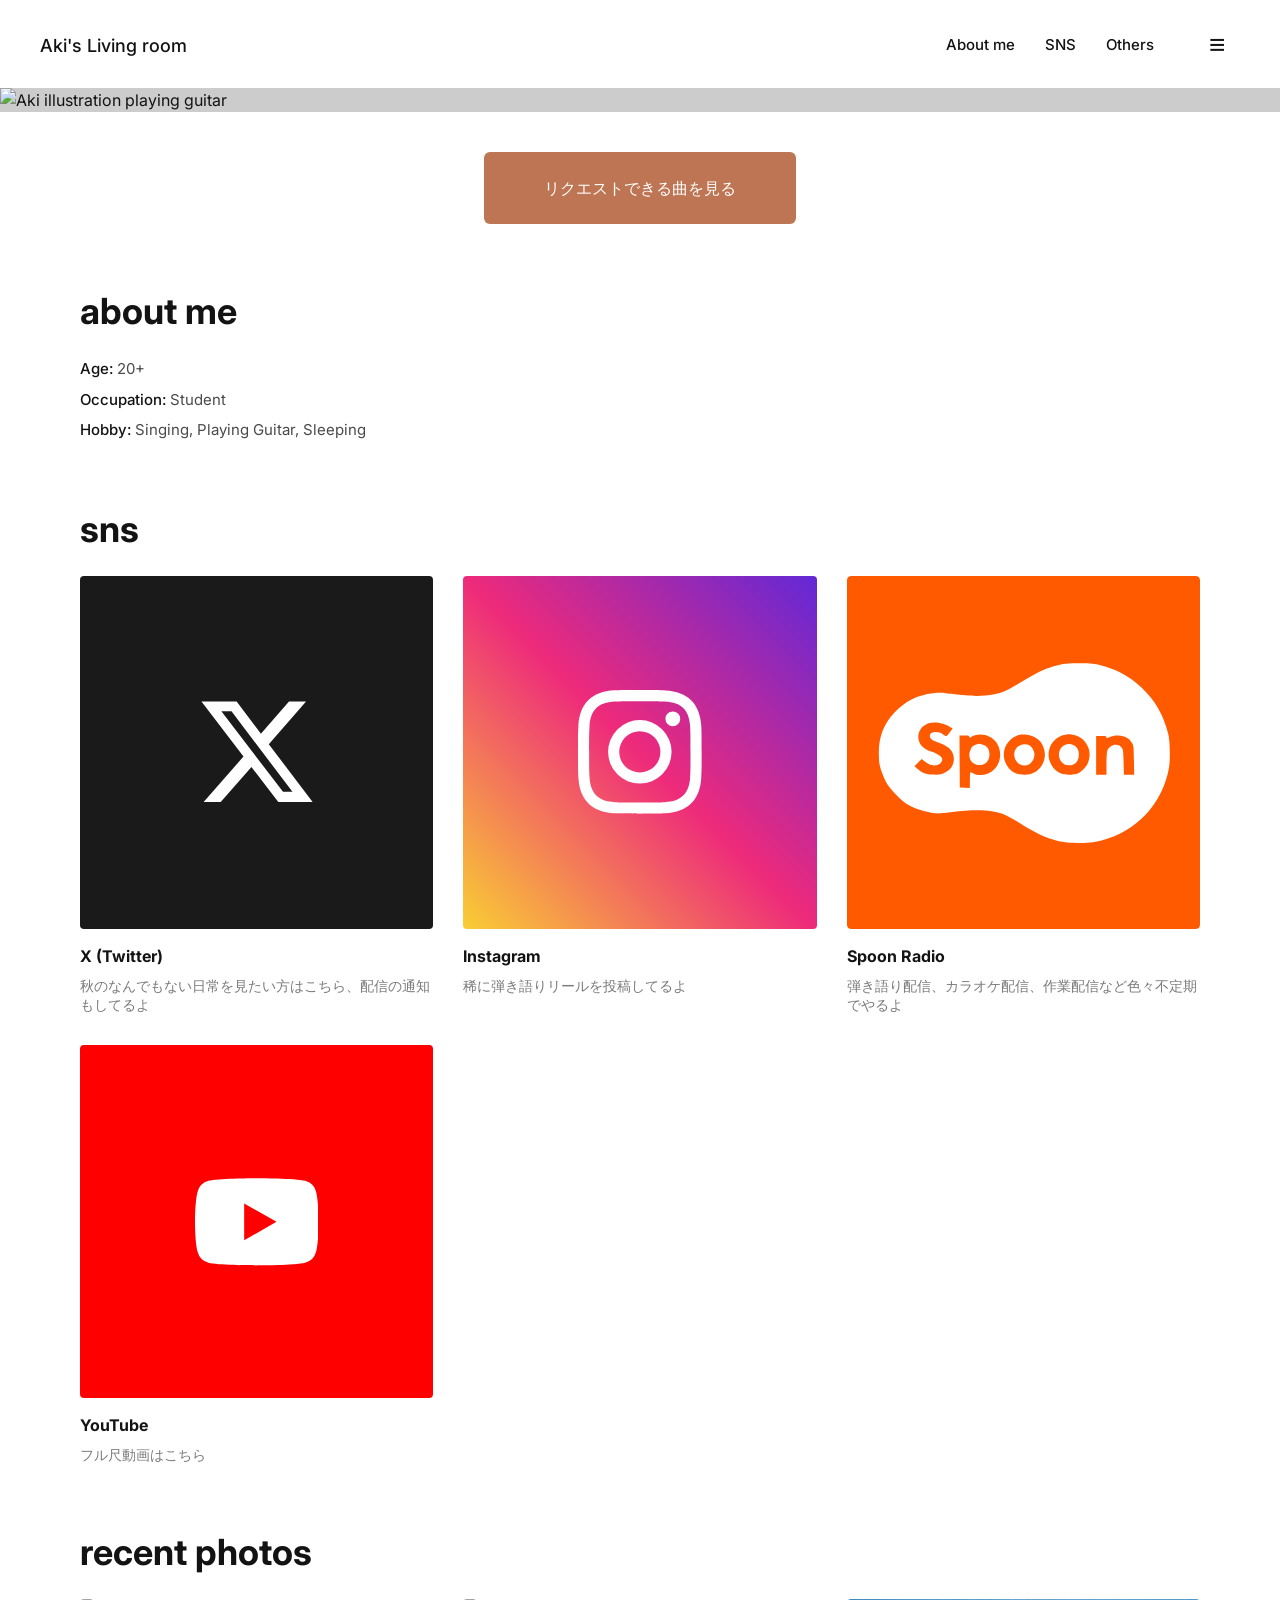
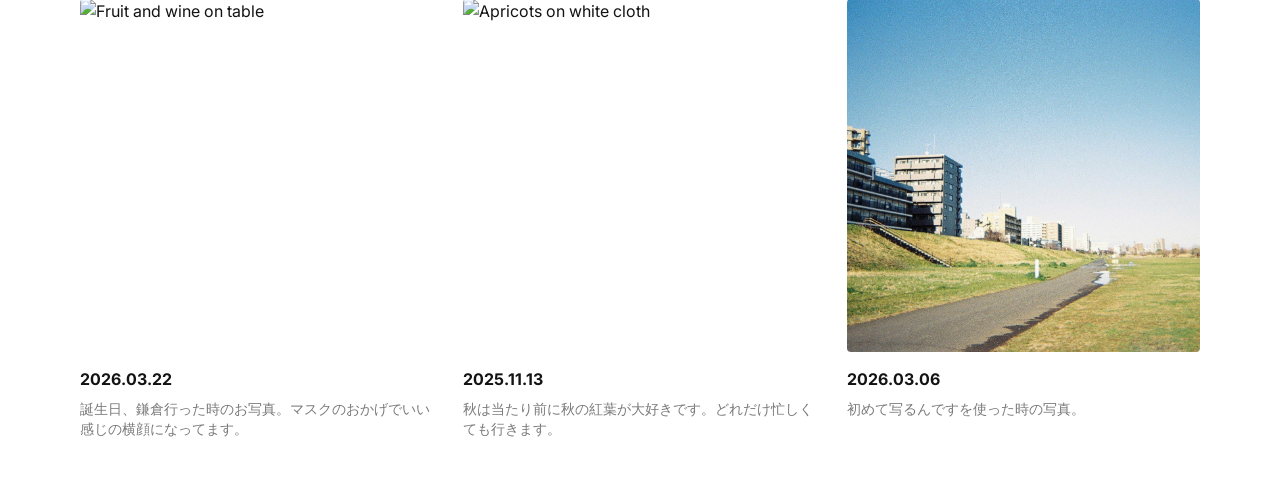
==== commit 986cc213: "minor fixes on about me and order of sns" ====
--- a/index.html
+++ b/index.html
@@ -7,7 +7,7 @@
     <link rel="preconnect" href="https://fonts.googleapis.com">
     <link rel="preconnect" href="https://fonts.gstatic.com" crossorigin>
     <link href="https://fonts.googleapis.com/css2?family=Inter:wght@400;500;700&display=swap" rel="stylesheet">
-    <link rel="stylesheet" href="style.css">
+    <link rel="stylesheet" href="css/style.css">
 </head>
 <body>
     <header>
@@ -38,8 +38,7 @@
             <div class="about-details">
                 <p><strong>Age:</strong> 20+</p>
                 <p><strong>Occupation:</strong> Student</p>
-                <p><strong>Language:</strong> Japanese, English, Tagalog</p>
-                <p><strong>Hobby:</strong> Singing and Playing Guitar</p>
+                <p><strong>Hobby:</strong> Singing, Playing Guitar, Sleeping</p>
             </div>
         </section>
 
@@ -55,7 +54,7 @@
                         </svg>
                     </div>
                     <h3 class="card-subheading">X (Twitter)</h3>
-                    <p class="card-text">Follow my account for quick updates, thoughts, and daily life shares.</p>
+                    <p class="card-text">秋のなんでもない日常を見たい方はこちら、配信の通知もしてるよ</p>
                 </a>
 
                 <!-- Instagram -->
@@ -66,18 +65,7 @@
                         </svg>
                     </div>
                     <h3 class="card-subheading">Instagram</h3>
-                    <p class="card-text">Check out my aesthetic photos, stories, and visual snippets of life.</p>
-                </a>
-
-                <!-- YouTube -->
-                <a href="https://www.youtube.com" target="_blank" class="card sns-card" rel="noopener noreferrer">
-                    <div class="sns-icon-wrapper youtube-bg">
-                        <svg viewBox="0 0 24 24" aria-hidden="true" class="sns-svg">
-                            <path d="M23.498 6.186a3.016 3.016 0 00-2.122-2.136C19.505 3.545 12 3.545 12 3.545s-7.505 0-9.377.505A3.017 3.017 0 00.502 6.186C0 8.07 0 12 0 12s0 3.93.502 5.814a3.016 3.016 0 002.122 2.136c1.871.505 9.376.505 9.376.505s7.505 0 9.377-.505a3.015 3.015 0 002.122-2.136C24 15.93 24 12 24 12s0-3.93-.502-5.814zM9.545 15.568V8.432L15.818 12l-6.273 3.568z"></path>
-                        </svg>
-                    </div>
-                    <h3 class="card-subheading">YouTube</h3>
-                    <p class="card-text">Subscribe to see full video updates, song covers, and guitar sessions.</p>
+                    <p class="card-text">稀に弾き語りリールを投稿してるよ</p>
                 </a>
 
                 <!-- Spoon Radio (Fixed & Formatted) -->
@@ -100,8 +88,20 @@
                         </svg>
                     </div>
                     <h3 class="card-subheading">Spoon Radio</h3>
-                    <p class="card-text">Tune into my live audio streams, voice logs, and interactive music sessions.</p>
+                    <p class="card-text">弾き語り配信、カラオケ配信、作業配信など色々不定期でやるよ</p>
                 </a>
+
+                <!-- YouTube -->
+                <a href="https://www.youtube.com" target="_blank" class="card sns-card" rel="noopener noreferrer">
+                    <div class="sns-icon-wrapper youtube-bg">
+                        <svg viewBox="0 0 24 24" aria-hidden="true" class="sns-svg">
+                            <path d="M23.498 6.186a3.016 3.016 0 00-2.122-2.136C19.505 3.545 12 3.545 12 3.545s-7.505 0-9.377.505A3.017 3.017 0 00.502 6.186C0 8.07 0 12 0 12s0 3.93.502 5.814a3.016 3.016 0 002.122 2.136c1.871.505 9.376.505 9.376.505s7.505 0 9.377-.505a3.015 3.015 0 002.122-2.136C24 15.93 24 12 24 12s0-3.93-.502-5.814zM9.545 15.568V8.432L15.818 12l-6.273 3.568z"></path>
+                        </svg>
+                    </div>
+                    <h3 class="card-subheading">YouTube</h3>
+                    <p class="card-text">フル尺動画はこちら</p>
+                </a>
+
             </div>
         </section>
 
--- a/css/style.css
+++ b/css/style.css
@@ -0,0 +1,258 @@
+* {
+    box-sizing: border-box;
+    margin: 0;
+    padding: 0;
+}
+
+:root {
+    --text: #131313;
+    --secondary: #7a7a7a;
+    --accent: #be7554;
+}
+
+body {
+    background-color: #ffffff; 
+    font-family: 'Inter', -apple-system, BlinkMacSystemFont, "Segoe UI", Roboto, sans-serif;
+    color: var(--text);
+    line-height: 1.5;
+}
+
+a {
+    text-decoration: none;
+    color: inherit;
+}
+
+/* --- Header / Navigation --- */
+.nav-container {
+    display: flex;
+    justify-content: space-between;
+    align-items: center;
+    padding: 20px 40px;
+    height: 88px;
+    max-width: 1300px;
+    margin: 0 auto;
+}
+
+.logo{
+    font-size: 18px;
+    font-weight: 500;
+}
+
+.nav-list {
+    display: flex;
+    list-style: none;
+    gap: 30px;
+}
+
+.nav-right {
+    display: flex;
+    align-items: center;
+    gap: 40px;
+}
+
+.nav-list a {
+    font-size: 15px;
+    font-weight: 500;
+}
+
+.nav-btn {
+    color: #131313;
+    padding: 2px 15px;
+    line-height: 1;
+    border-radius: 8px;
+    text-decoration: none;
+    font-size: 28px;
+    font-weight: 500;
+    backdrop-filter: blur(4px);
+    transition: all 0.2s ease;
+}
+
+.nav-btn:hover {
+    background-color: rgba(255, 255, 255, 0.2);
+    color: #d7d7d7;
+}
+
+
+/* --- Hero Banner Section --- */
+.banner-container {
+    width: 100%;
+    background-color: #cccccc; /* Fallback frame color */
+    display: flex;
+    justify-content: center;
+    overflow: hidden;
+}
+
+.banner-img {
+    width: 100%;
+    max-height: 500px;
+    object-fit: cover;
+    display: block;
+}
+
+/* --- CTA Button Layout --- */
+.cta-container {
+    display: flex;
+    justify-content: center;
+    margin: 40px 0 60px 0;
+}
+
+.cta-button {
+    background-color: var(--accent);
+    color: #ffffff;
+    padding: 24px 60px;
+    border-radius: 6px;
+    font-size: 16px;
+    font-weight: 400;
+    text-align: center;
+    min-width: 280px;
+    transition: background-color 0.2s ease;
+}
+
+.cta-button:hover {
+    background-color: #a86343;
+}
+
+/* --- Content Typography & Layout --- */
+.content-section {
+    max-width: 1200px;
+    margin: 0 auto 60px auto;
+    padding: 0 40px;
+}
+
+.section-title {
+    font-size: 36px;
+    font-weight: 700;
+    margin-bottom: 20px;
+    text-transform: lowercase; 
+}
+
+.about-details p {
+    font-size: 15px;
+    color: #4a4a4a;
+    margin-bottom: 8px;
+}
+
+.about-details strong {
+    color: var(--text);
+    font-weight: 500;
+}
+
+/* --- Card Grid Component (Life & SNS) --- */
+.card-grid {
+    display: grid;
+    grid-template-columns: repeat(3, 1fr);
+    gap: 30px;
+}
+
+.card {
+    display: flex;
+    flex-direction: column;
+}
+
+.card-img {
+    width: 100%;
+    aspect-ratio: 1 / 1; /* Standard square aspect ratio matching the mockup images */
+    object-fit: cover;
+    border-radius: 4px;
+    margin-bottom: 15px;
+}
+
+.card-subheading {
+    font-size: 16px;
+    font-weight: 700;
+    margin-bottom: 8px;
+    color: var(--text);
+}
+
+.card-text {
+    font-size: 14px;
+    color: var(--secondary);
+    line-height: 1.4;
+}
+
+/* --- Responsive Adjustments --- */
+@media (max-width: 768px) {
+    .nav-list {
+        display: none; /* Hide top list links on mobile mockups */
+    }
+    
+    .card-grid {
+        grid-template-columns: 1fr; /* Stacks column cards layout on smaller viewports */
+        gap: 40px;
+    }
+}
+
+/* --- SNS Card Adjustments --- */
+.sns-card {
+    cursor: pointer;
+    transition: transform 0.2s ease;
+}
+
+/* Slight lift animation on hovering anywhere on the card */
+.sns-card:hover {
+    transform: translateY(-4px);
+}
+
+/* Icon Wrapper: Inherits the aspect-ratio (1/1 square) from .card-img */
+.sns-icon-wrapper {
+    width: 100%;
+    aspect-ratio: 1 / 1;
+    border-radius: 4px;
+    margin-bottom: 15px;
+    display: flex;
+    justify-content: center;
+    align-items: center;
+}
+
+/* SVG sizing control inside the wrapper */
+.sns-svg {
+    width: 35%;
+    height: 35%;
+}
+
+/* --- Social Media Brand Colors --- */
+.x-bg {
+    background-color: #1a1a1a; /* Sleek black */
+    fill: #ffffff;
+}
+
+.instagram-bg {
+    /* Soft pastel gradient matching the clean aesthetic */
+    background: linear-gradient(45deg, #f9ce34, #ee2a7b, #6228d7);
+    fill: #ffffff;
+}
+
+.youtube-bg {
+    background-color: #ff0000; /* YouTube Red */
+    fill: #ffffff;
+}
+
+
+/* Container override since the SVG path provides its own background box */
+.spoon-container {
+    width: 100%;
+    aspect-ratio: 1 / 1;
+    border-radius: 4px;
+    margin-bottom: 15px;
+    display: flex;
+    justify-content: center;
+    align-items: center;
+    background-color: transparent; /* Box background color handled inside SVG */
+    overflow: hidden;
+}
+
+/* Force your custom 512x512 icon file to fit the layout grid cleanly */
+.spoon-raw-svg {
+    width: 100%;
+    height: 100%;
+    border-radius: 4px;
+}
+
+/* Dynamically color the base background path of your file to the proper orange */
+.spoon-bg-path {
+    fill: #ff5a00;
+}
+/* Color the custom text letters orange so they stand out against the white blob */
+.spoon-text-path {
+    fill: #ff5a00;
+}
